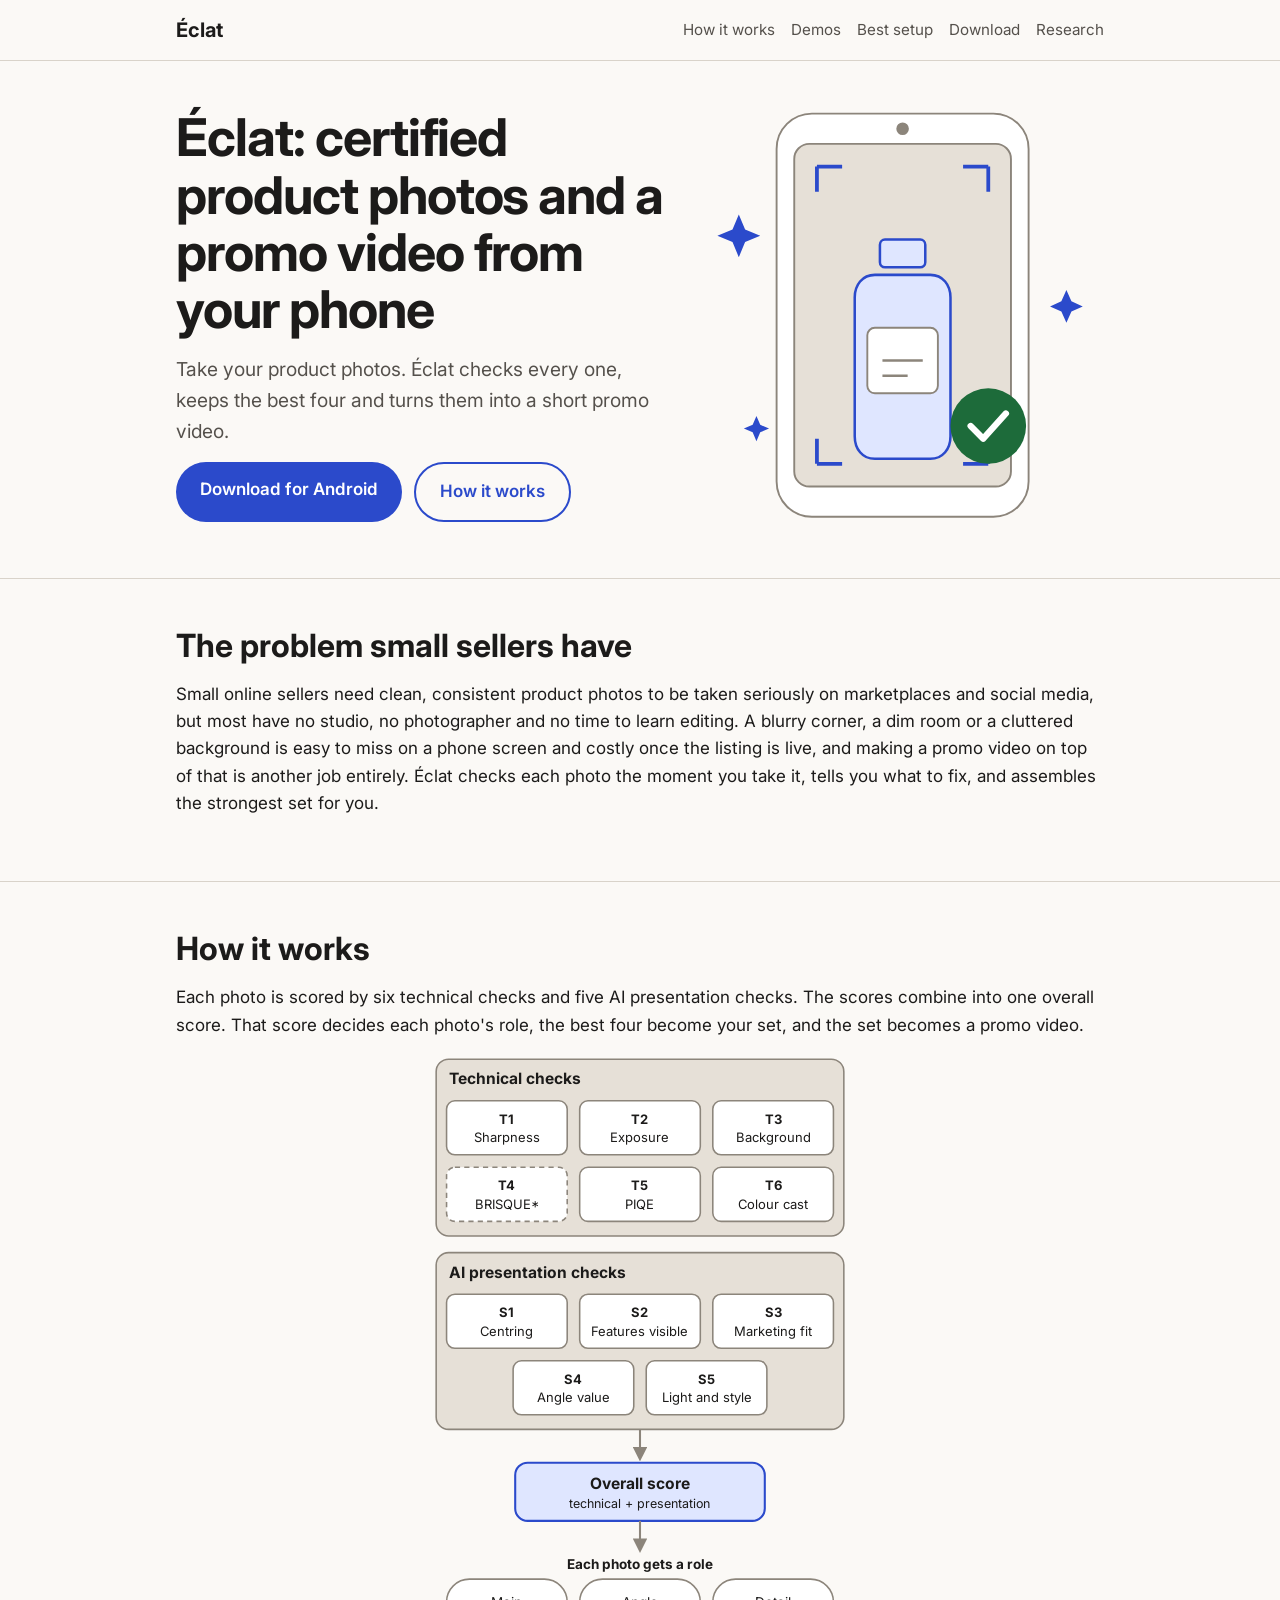
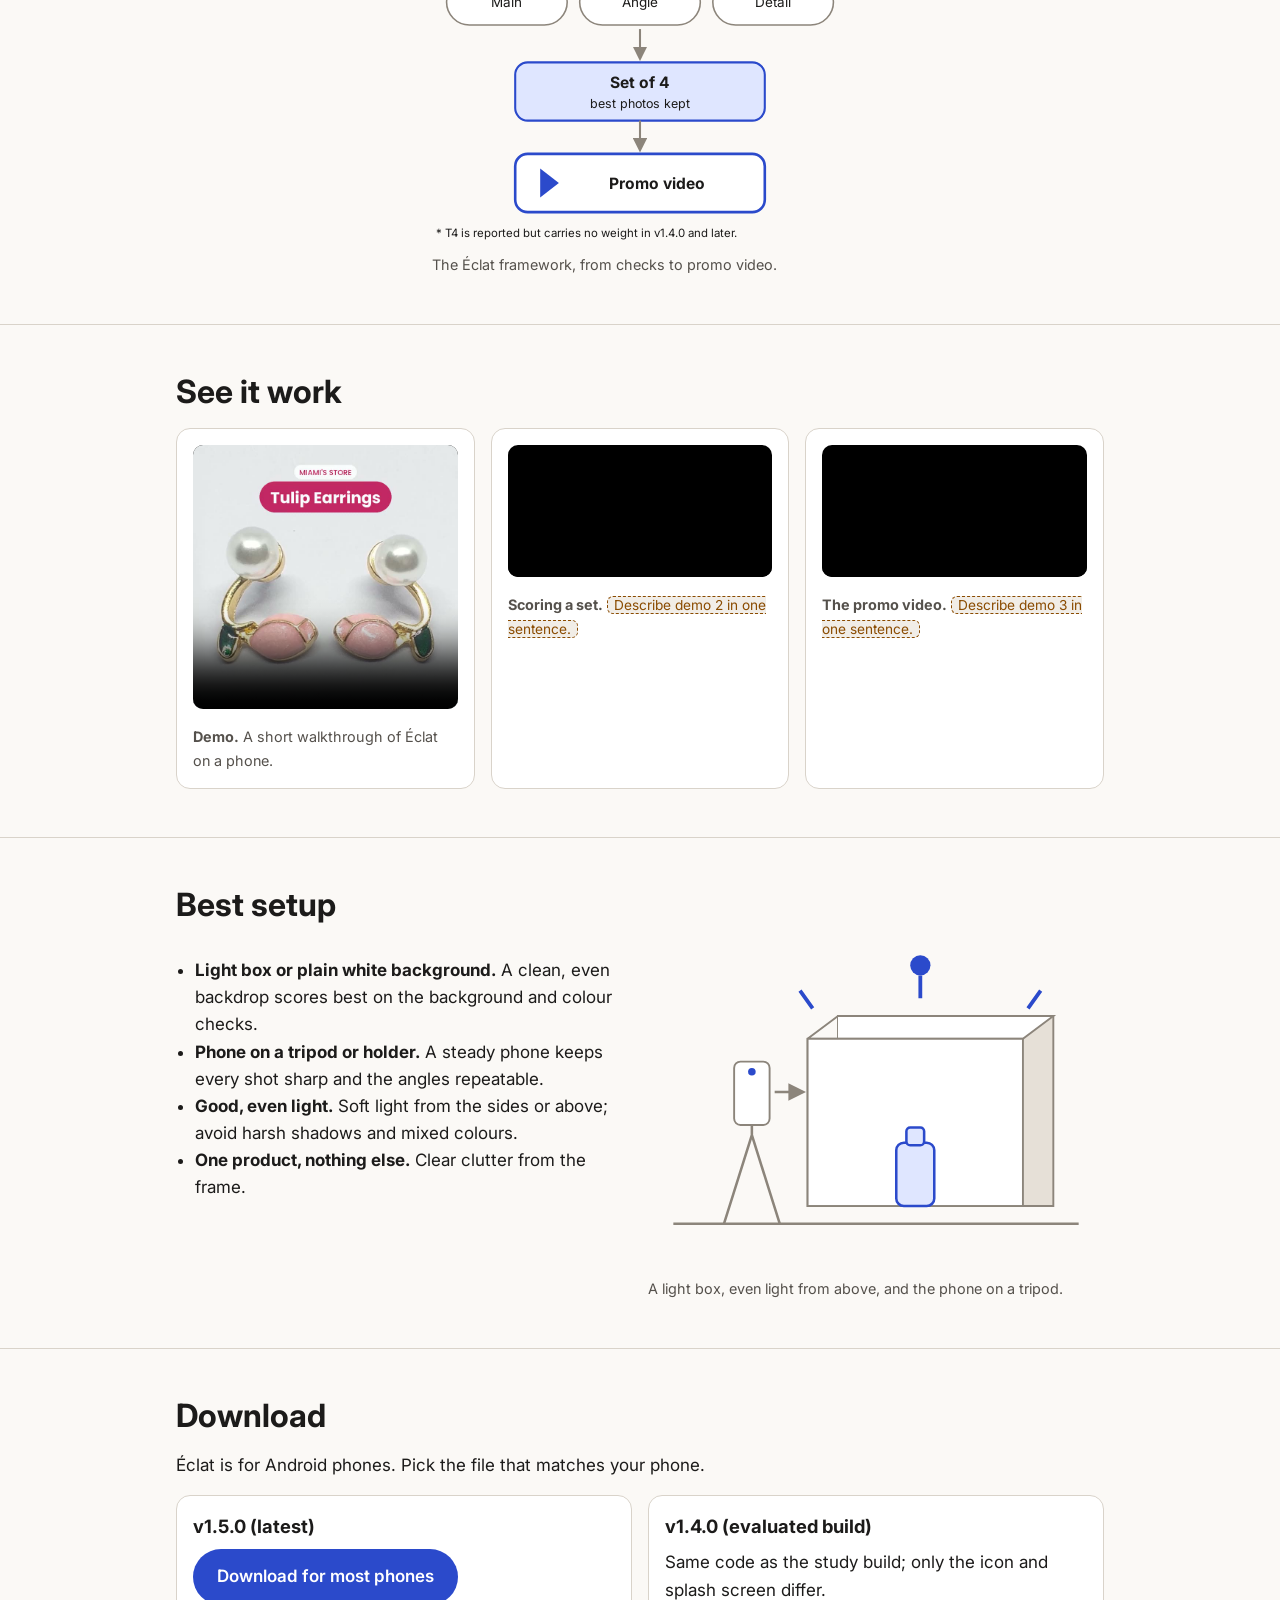
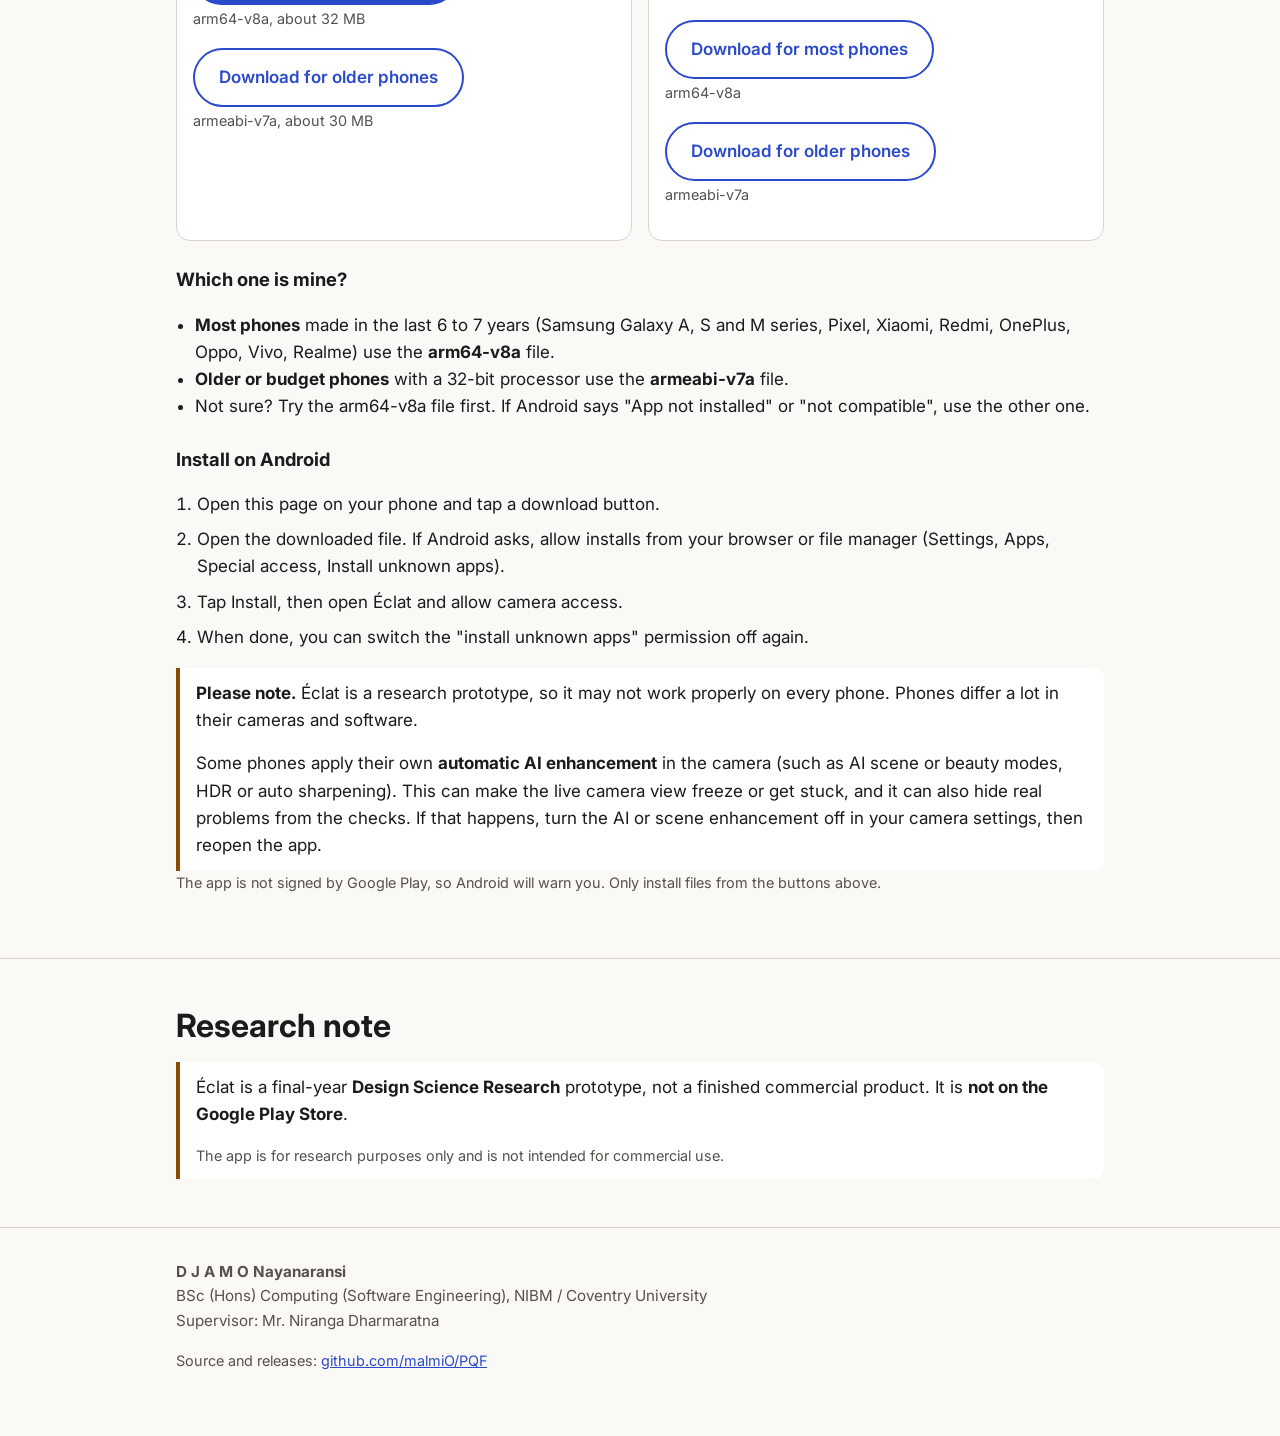
==== docs/index.html @ 27b63af6 "Release 1.5.0: website updates" ====
<!doctype html>
<html lang="en">
<head>
<meta charset="utf-8">
<meta name="viewport" content="width=device-width, initial-scale=1">
<title>Éclat – certified product photos</title>
<meta name="description" content="Éclat checks your product photos, picks the best set of four and builds a promo video, all from your phone. A final-year Design Science Research prototype.">
<meta name="color-scheme" content="light dark">
<link rel="icon" href="data:image/svg+xml,%3Csvg xmlns='http://www.w3.org/2000/svg' viewBox='0 0 32 32'%3E%3Crect width='32' height='32' rx='8' fill='%232b4acb'/%3E%3Cpath d='M16 5l2.6 8.4L27 16l-8.4 2.6L16 27l-2.6-8.4L5 16l8.4-2.6z' fill='white'/%3E%3C/svg%3E">
<link rel="preconnect" href="https://fonts.googleapis.com">
<link rel="preconnect" href="https://fonts.gstatic.com" crossorigin>
<link rel="stylesheet" href="https://fonts.googleapis.com/css2?family=Inter:wght@400;600;700&display=swap">
<link rel="stylesheet" href="style.css">
</head>
<body>
<a class="skip" href="#main">Skip to content</a>

<header class="top">
  <div class="wrap">
    <a class="brand" href="#top">Éclat</a>
    <nav aria-label="Main">
      <ul>
        <li><a href="#how">How it works</a></li>
        <li><a href="#demo">Demos</a></li>
        <li><a href="#setup">Best setup</a></li>
        <li><a href="#download">Download</a></li>
        <li><a href="#research">Research</a></li>
      </ul>
    </nav>
  </div>
</header>

<main id="main">

<!-- 1. HERO -->
<section class="hero" id="top" aria-labelledby="h-hero">
  <div class="wrap">
    <div>
      <h1 id="h-hero">Éclat: certified product photos and a promo video from your phone</h1>
      <p class="lead">Take your product photos. Éclat checks every one, keeps the best four and turns them into a short promo video.</p>
      <div class="actions">
        <a class="btn" href="#download">Download for Android</a>
        <a class="btn alt" href="#how">How it works</a>
      </div>
    </div>
    <figure>
      <svg viewBox="0 0 320 340" role="img" aria-labelledby="hero-t hero-d">
        <title id="hero-t">Phone photographing a bottle</title>
        <desc id="hero-d">A smartphone shows a product bottle on a plain background with a green tick badge marked certified, and sparkles around it.</desc>
        <rect x="60" y="10" width="200" height="320" rx="28" class="svg-box"/>
        <rect x="74" y="34" width="172" height="272" rx="12" class="svg-soft"/>
        <circle cx="160" cy="22" r="4" class="svg-line" style="fill:var(--svg-stroke)"/>
        <rect x="142" y="110" width="36" height="22" rx="4" class="svg-hi"/>
        <path d="M138 138h44c10 0 16 8 16 18v110c0 10-6 18-16 18h-44c-10 0-16-8-16-18V156c0-10 6-18 16-18z" class="svg-hi"/>
        <rect x="132" y="180" width="56" height="52" rx="6" class="svg-box"/>
        <path d="M144 206h32M144 218h20" class="svg-line"/>
        <path d="M92 52h20M92 52v20M228 52h-20M228 52v20M92 288h20M92 288v-20M228 288h-20M228 288v-20" class="svg-line" style="stroke:var(--accent);stroke-width:3"/>
        <circle cx="228" cy="258" r="30" style="fill:#1d6b3a"/>
        <path d="M214 258l10 10 18-20" fill="none" stroke="#fff" stroke-width="5" stroke-linecap="round" stroke-linejoin="round"/>
        <path d="M30 90l5 12 12 5-12 5-5 12-5-12-12-5 12-5z" class="svg-acc"/>
        <path d="M290 150l4 9 9 4-9 4-4 9-4-9-9-4 9-4z" class="svg-acc"/>
        <path d="M44 250l3 7 7 3-7 3-3 7-3-7-7-3 7-3z" class="svg-acc"/>
      </svg>
    </figure>
  </div>
</section>

<!-- 2. PROBLEM -->
<section aria-labelledby="h-problem">
  <div class="wrap">
    <h2 id="h-problem">The problem small sellers have</h2>
    <p>Small online sellers need clean, consistent product photos to be taken seriously on marketplaces and social media, but most have no studio, no photographer and no time to learn editing. A blurry corner, a dim room or a cluttered background is easy to miss on a phone screen and costly once the listing is live, and making a promo video on top of that is another job entirely. Éclat checks each photo the moment you take it, tells you what to fix, and assembles the strongest set for you.</p>
  </div>
</section>

<!-- 3. HOW IT WORKS -->
<section id="how" aria-labelledby="h-how">
  <div class="wrap">
    <h2 id="h-how">How it works</h2>
    <p>Each photo is scored by six technical checks and five AI presentation checks. The scores combine into one overall score. That score decides each photo's role, the best four become your set, and the set becomes a promo video.</p>
    <figure class="diagram">
      <svg viewBox="0 0 400 760" role="img" aria-labelledby="dia-t dia-d">
        <title id="dia-t">Éclat scoring framework</title>
        <desc id="dia-d">Technical checks T1 to T6 and AI presentation checks S1 to S5 combine into an overall score. The score assigns each photo a role: main, angle or detail. The best four photos form the set, which becomes the promo video.</desc>
        <defs><marker id="ah" viewBox="0 0 10 10" refX="8" refY="5" markerWidth="7" markerHeight="7" orient="auto"><path d="M0 0L10 5L0 10z" class="svg-ahead"/></marker></defs>

        <rect x="4" y="4" width="392" height="170" rx="12" class="svg-soft"/>
        <text x="16" y="28" class="svg-text" font-size="15" font-weight="700">Technical checks</text>
        <g class="svg-text" font-size="12.5" text-anchor="middle">
          <rect x="14" y="44" width="116" height="52" rx="8" class="svg-box"/><text x="72" y="66" font-weight="700">T1</text><text x="72" y="84">Sharpness</text>
          <rect x="142" y="44" width="116" height="52" rx="8" class="svg-box"/><text x="200" y="66" font-weight="700">T2</text><text x="200" y="84">Exposure</text>
          <rect x="270" y="44" width="116" height="52" rx="8" class="svg-box"/><text x="328" y="66" font-weight="700">T3</text><text x="328" y="84">Background</text>
          <rect x="14" y="108" width="116" height="52" rx="8" class="svg-box" stroke-dasharray="5 4"/><text x="72" y="130" font-weight="700">T4</text><text x="72" y="148">BRISQUE*</text>
          <rect x="142" y="108" width="116" height="52" rx="8" class="svg-box"/><text x="200" y="130" font-weight="700">T5</text><text x="200" y="148">PIQE</text>
          <rect x="270" y="108" width="116" height="52" rx="8" class="svg-box"/><text x="328" y="130" font-weight="700">T6</text><text x="328" y="148">Colour cast</text>
        </g>

        <rect x="4" y="190" width="392" height="170" rx="12" class="svg-soft"/>
        <text x="16" y="214" class="svg-text" font-size="15" font-weight="700">AI presentation checks</text>
        <g class="svg-text" font-size="12.5" text-anchor="middle">
          <rect x="14" y="230" width="116" height="52" rx="8" class="svg-box"/><text x="72" y="252" font-weight="700">S1</text><text x="72" y="270">Centring</text>
          <rect x="142" y="230" width="116" height="52" rx="8" class="svg-box"/><text x="200" y="252" font-weight="700">S2</text><text x="200" y="270">Features visible</text>
          <rect x="270" y="230" width="116" height="52" rx="8" class="svg-box"/><text x="328" y="252" font-weight="700">S3</text><text x="328" y="270">Marketing fit</text>
          <rect x="78" y="294" width="116" height="52" rx="8" class="svg-box"/><text x="136" y="316" font-weight="700">S4</text><text x="136" y="334">Angle value</text>
          <rect x="206" y="294" width="116" height="52" rx="8" class="svg-box"/><text x="264" y="316" font-weight="700">S5</text><text x="264" y="334">Light and style</text>
        </g>

        <path d="M200 360v28" class="svg-arrow" marker-end="url(#ah)"/>
        <rect x="80" y="392" width="240" height="56" rx="12" class="svg-hi"/>
        <text x="200" y="417" class="svg-text" font-size="15" font-weight="700" text-anchor="middle">Overall score</text>
        <text x="200" y="436" class="svg-text" font-size="12" text-anchor="middle">technical + presentation</text>

        <path d="M200 448v28" class="svg-arrow" marker-end="url(#ah)"/>
        <text x="200" y="494" class="svg-text" font-size="13" font-weight="700" text-anchor="middle">Each photo gets a role</text>
        <g class="svg-text" font-size="13" text-anchor="middle">
          <rect x="14" y="504" width="116" height="44" rx="22" class="svg-box"/><text x="72" y="531">Main</text>
          <rect x="142" y="504" width="116" height="44" rx="22" class="svg-box"/><text x="200" y="531">Angle</text>
          <rect x="270" y="504" width="116" height="44" rx="22" class="svg-box"/><text x="328" y="531">Detail</text>
        </g>

        <path d="M200 552v28" class="svg-arrow" marker-end="url(#ah)"/>
        <rect x="80" y="584" width="240" height="56" rx="12" class="svg-hi"/>
        <text x="200" y="609" class="svg-text" font-size="15" font-weight="700" text-anchor="middle">Set of 4</text>
        <text x="200" y="628" class="svg-text" font-size="12" text-anchor="middle">best photos kept</text>

        <path d="M200 640v28" class="svg-arrow" marker-end="url(#ah)"/>
        <rect x="80" y="672" width="240" height="56" rx="12" class="svg-box" style="stroke:var(--accent);stroke-width:2.5"/>
        <path d="M104 686l18 14-18 14z" class="svg-acc"/>
        <text x="216" y="706" class="svg-text" font-size="15" font-weight="700" text-anchor="middle">Promo video</text>

        <text x="4" y="752" class="svg-text" font-size="11">* T4 is reported but carries no weight in v1.4.0 and later.</text>
      </svg>
      <figcaption>The Éclat framework, from checks to promo video.</figcaption>
    </figure>
  </div>
</section>

<!-- 4. DEMOS -->
<section id="demo" aria-labelledby="h-demo">
  <div class="wrap">
    <h2 id="h-demo">See it work</h2>
    <div class="cards three">
      <figure class="card">
        <video controls preload="none" playsinline poster="assets/poster-1.jpg" aria-describedby="d1">
          <source src="assets/demo-1.mp4" type="video/mp4">
          Your browser cannot play this video.
        </video>
        <figcaption id="d1"><strong>Demo.</strong> A short walkthrough of Éclat on a phone.</figcaption>
      </figure>
      <figure class="card">
        <video controls preload="none" playsinline poster="assets/poster-2.jpg" aria-describedby="d2">
          <source src="assets/demo-2.mp4" type="video/mp4">
          Your browser cannot play this video.
        </video>
        <figcaption id="d2"><strong>Scoring a set.</strong> <span class="todo">Describe demo 2 in one sentence.</span></figcaption>
      </figure>
      <figure class="card">
        <video controls preload="none" playsinline poster="assets/poster-3.jpg" aria-describedby="d3">
          <source src="assets/demo-3.mp4" type="video/mp4">
          Your browser cannot play this video.
        </video>
        <figcaption id="d3"><strong>The promo video.</strong> <span class="todo">Describe demo 3 in one sentence.</span></figcaption>
      </figure>
    </div>
  </div>
</section>

<!-- 6. BEST SETUP -->
<section id="setup" aria-labelledby="h-setup">
  <div class="wrap">
    <h2 id="h-setup">Best setup</h2>
    <div class="cards two">
      <div>
        <ul class="tight">
          <li><strong>Light box or plain white background.</strong> A clean, even backdrop scores best on the background and colour checks.</li>
          <li><strong>Phone on a tripod or holder.</strong> A steady phone keeps every shot sharp and the angles repeatable.</li>
          <li><strong>Good, even light.</strong> Soft light from the sides or above; avoid harsh shadows and mixed colours.</li>
          <li><strong>One product, nothing else.</strong> Clear clutter from the frame.</li>
        </ul>
      </div>
      <figure>
        <svg viewBox="0 0 360 260" role="img" aria-labelledby="set-t set-d">
          <title id="set-t">Recommended photo setup</title>
          <desc id="set-d">A white light box with a product inside, lit by two lamps either side, and a phone on a tripod facing it.</desc>
          <path d="M20 224h320" class="svg-line"/>
          <path d="M150 60h170v150H150z" class="svg-soft"/>
          <path d="M150 60l-24 18v132l24 0M150 60h170l-24 18H126" class="svg-box"/>
          <rect x="126" y="78" width="170" height="132" class="svg-box" style="fill:var(--svg-fill)"/>
          <rect x="196" y="160" width="30" height="50" rx="6" class="svg-hi"/>
          <rect x="204" y="148" width="14" height="14" rx="3" class="svg-hi"/>
          <path d="M120 40l10 14M310 40l-10 14M215 28v18" class="svg-line" style="stroke:var(--accent);stroke-width:3"/>
          <circle cx="215" cy="20" r="8" class="svg-acc"/>
          <path d="M60 224l22-70 22 70M82 154v-12" class="svg-line"/>
          <rect x="68" y="96" width="28" height="50" rx="5" class="svg-box"/>
          <circle cx="82" cy="104" r="3" class="svg-acc"/>
          <path d="M100 120h22" class="svg-arrow" marker-end="url(#ah2)"/>
          <defs><marker id="ah2" viewBox="0 0 10 10" refX="8" refY="5" markerWidth="7" markerHeight="7" orient="auto"><path d="M0 0L10 5L0 10z" class="svg-ahead"/></marker></defs>
        </svg>
        <figcaption>A light box, even light from above, and the phone on a tripod.</figcaption>
      </figure>
    </div>
  </div>
</section>

<!-- 7. DOWNLOAD -->
<section id="download" aria-labelledby="h-dl">
  <div class="wrap">
    <h2 id="h-dl">Download</h2>
    <p>Éclat is for Android phones. Pick the file that matches your phone.</p>
    <div class="cards two">
      <div class="card">
        <h3>v1.5.0 (latest)</h3>
        <p><a class="btn" href="https://github.com/malmiO/PQF/releases/download/v1.5.0/eclat-1.5.0-arm64-v8a.apk">Download for most phones</a><br><span class="small">arm64-v8a, about 32 MB</span></p>
        <p><a class="btn alt" href="https://github.com/malmiO/PQF/releases/download/v1.5.0/eclat-1.5.0-armeabi-v7a.apk">Download for older phones</a><br><span class="small">armeabi-v7a, about 30 MB</span></p>
      </div>
      <div class="card">
        <h3>v1.4.0 (evaluated build)</h3>
        <p>Same code as the study build; only the icon and splash screen differ.</p>
        <p><a class="btn alt" href="https://github.com/malmiO/PQF/releases/download/v1.4.0/eclat-1.4.0-arm64-v8a.apk">Download for most phones</a><br><span class="small">arm64-v8a</span></p>
        <p><a class="btn alt" href="https://github.com/malmiO/PQF/releases/download/v1.4.0/eclat-1.4.0-armeabi-v7a.apk">Download for older phones</a><br><span class="small">armeabi-v7a</span></p>
      </div>
    </div>

    <h3>Which one is mine?</h3>
    <ul class="tight">
      <li><strong>Most phones</strong> made in the last 6 to 7 years (Samsung Galaxy A, S and M series, Pixel, Xiaomi, Redmi, OnePlus, Oppo, Vivo, Realme) use the <strong>arm64-v8a</strong> file.</li>
      <li><strong>Older or budget phones</strong> with a 32-bit processor use the <strong>armeabi-v7a</strong> file.</li>
      <li>Not sure? Try the arm64-v8a file first. If Android says "App not installed" or "not compatible", use the other one.</li>
    </ul>

    <h3>Install on Android</h3>
    <ol class="steps">
      <li>Open this page on your phone and tap a download button.</li>
      <li>Open the downloaded file. If Android asks, allow installs from your browser or file manager (Settings, Apps, Special access, Install unknown apps).</li>
      <li>Tap Install, then open Éclat and allow camera access.</li>
      <li>When done, you can switch the "install unknown apps" permission off again.</li>
    </ol>

    <div class="note">
      <p><strong>Please note.</strong> Éclat is a research prototype, so it may not work properly on every phone. Phones differ a lot in their cameras and software.</p>
      <p style="margin:0">Some phones apply their own <strong>automatic AI enhancement</strong> in the camera (such as AI scene or beauty modes, HDR or auto sharpening). This can make the live camera view freeze or get stuck, and it can also hide real problems from the checks. If that happens, turn the AI or scene enhancement off in your camera settings, then reopen the app.</p>
    </div>
    <p class="small">The app is not signed by Google Play, so Android will warn you. Only install files from the buttons above.</p>
  </div>
</section>

<!-- 8. RESEARCH NOTE -->
<section id="research" aria-labelledby="h-res">
  <div class="wrap">
    <h2 id="h-res">Research note</h2>
    <div class="note">
      <p>Éclat is a final-year <strong>Design Science Research</strong> prototype, not a finished commercial product. It is <strong>not on the Google Play Store</strong>.</p>
      <p class="small" style="margin:0">The app is for research purposes only and is not intended for commercial use.</p>
    </div>
  </div>
</section>

</main>

<footer>
  <div class="wrap">
    <p><strong>D J A M O Nayanaransi</strong><br>
    BSc (Hons) Computing (Software Engineering), NIBM / Coventry University<br>
    Supervisor: Mr. Niranga Dharmaratna</p>
    <p class="small">Source and releases: <a href="https://github.com/malmiO/PQF">github.com/malmiO/PQF</a></p>
  </div>
</footer>
</body>
</html>
---- docs/style.css ----
:root{
  --bg:#fbf9f6;--surface:#fff;--surface2:#f1ede7;--text:#1c1b1a;--muted:#55514c;
  --line:#d9d3ca;--accent:#2b4acb;--on-accent:#fff;--ok:#1d6b3a;--warn:#8a4b00;
  --svg-fill:#fff;--svg-stroke:#8c857b;--svg-soft:#e6e0d7;--svg-hi:#dfe6ff;--svg-text:#1c1b1a;
  --radius:14px;
}
@media (prefers-color-scheme:dark){
  :root:not([data-theme="light"]){
    --bg:#131211;--surface:#1c1b19;--surface2:#262421;--text:#f1eee9;--muted:#b3ada4;
    --line:#3a3733;--accent:#a9bbff;--on-accent:#0d1230;--ok:#7fd69b;--warn:#f0b866;
    --svg-fill:#1c1b19;--svg-stroke:#8c857b;--svg-soft:#2d2a26;--svg-hi:#27315f;--svg-text:#f1eee9;
  }
}
*{box-sizing:border-box}
html{scroll-behavior:smooth}
body{margin:0;background:var(--bg);color:var(--text);
  font:1.0625rem/1.6 "Inter",system-ui,-apple-system,"Segoe UI",Roboto,sans-serif;
  -webkit-text-size-adjust:100%}
.wrap{max-width:60rem;margin:0 auto;padding:0 16px}
a{color:var(--accent)}
a:focus-visible,button:focus-visible,summary:focus-visible,video:focus-visible{outline:3px solid var(--accent);outline-offset:3px;border-radius:4px}
.skip{position:absolute;left:-999px;top:8px;background:var(--surface);padding:8px 12px;border-radius:8px;z-index:10}
.skip:focus{left:8px}
header.top{border-bottom:1px solid var(--line)}
header.top .wrap{display:flex;align-items:center;justify-content:space-between;gap:12px;padding-top:12px;padding-bottom:12px;flex-wrap:wrap}
.brand{font-weight:700;font-size:1.25rem;text-decoration:none;color:var(--text)}
nav ul{list-style:none;margin:0;padding:0;display:flex;gap:4px 16px;flex-wrap:wrap}
nav a{color:var(--muted);text-decoration:none;font-size:.95rem;padding:6px 0;display:inline-block}
nav a:hover{color:var(--text);text-decoration:underline}
section{padding:48px 0;border-bottom:1px solid var(--line)}
section:last-of-type{border-bottom:0}
h1{font-size:clamp(2rem,6vw,3.25rem);line-height:1.1;margin:0 0 16px;letter-spacing:-.02em}
h2{font-size:clamp(1.5rem,4vw,2rem);line-height:1.2;margin:0 0 16px}
h3{font-size:1.15rem;margin:24px 0 8px}
p{margin:0 0 16px}
.lead{font-size:1.2rem;color:var(--muted)}
.hero .wrap{display:grid;gap:32px;align-items:center}
@media(min-width:760px){.hero .wrap{grid-template-columns:1.1fr .9fr}}
.hero{padding-top:40px}
.btn{display:inline-block;background:var(--accent);color:var(--on-accent);font-weight:600;text-decoration:none;
  padding:14px 24px;border-radius:999px;min-height:48px}
.btn:hover{filter:brightness(1.1)}
.btn.alt{background:transparent;color:var(--accent);border:2px solid var(--accent)}
.actions{display:flex;gap:12px;flex-wrap:wrap}
.small{font-size:.9rem;color:var(--muted)}
figure{margin:0}
figcaption{font-size:.9rem;color:var(--muted);margin-top:8px}
svg{max-width:100%;height:auto;display:block}
.svg-text{fill:var(--svg-text);font-family:inherit}
.svg-box{fill:var(--svg-fill);stroke:var(--svg-stroke);stroke-width:1.5}
.svg-soft{fill:var(--svg-soft);stroke:var(--svg-stroke);stroke-width:1.5}
.svg-hi{fill:var(--svg-hi);stroke:var(--accent);stroke-width:2}
.svg-line{stroke:var(--svg-stroke);stroke-width:2;fill:none}
.svg-arrow{stroke:var(--svg-stroke);stroke-width:2;fill:none}
.svg-ahead{fill:var(--svg-stroke)}
.svg-acc{fill:var(--accent)}
.diagram{max-width:26rem;margin:0 auto}
.cards{display:grid;gap:16px}
@media(min-width:760px){.cards.three{grid-template-columns:repeat(3,1fr)}.cards.two{grid-template-columns:1fr 1fr}}
.card{background:var(--surface);border:1px solid var(--line);border-radius:var(--radius);padding:16px}
.card h3{margin-top:0}
video{width:100%;border-radius:10px;background:#000;max-height:70vh;object-fit:contain}
.table-wrap{overflow-x:auto}
table{border-collapse:collapse;width:100%;min-width:30rem}
th,td{text-align:left;padding:10px 12px;border-bottom:1px solid var(--line)}
th{background:var(--surface2)}
.todo{background:var(--surface2);border:1px dashed var(--warn);border-radius:6px;padding:0 6px;color:var(--warn);font-size:.95em}
code,kbd{font-family:ui-monospace,Menlo,Consolas,monospace;font-size:.9em}
code.hash{display:block;overflow-wrap:anywhere;background:var(--surface2);padding:8px 10px;border-radius:8px}
ol.steps{padding-left:1.3rem}
ol.steps li{margin-bottom:8px}
.note{border-left:4px solid var(--warn);background:var(--surface);padding:12px 16px;border-radius:0 10px 10px 0}
ul.tight{padding-left:1.2rem}
footer{border-top:1px solid var(--line);padding:32px 0 48px;color:var(--muted);font-size:.95rem}
@media(prefers-reduced-motion:reduce){html{scroll-behavior:auto}}
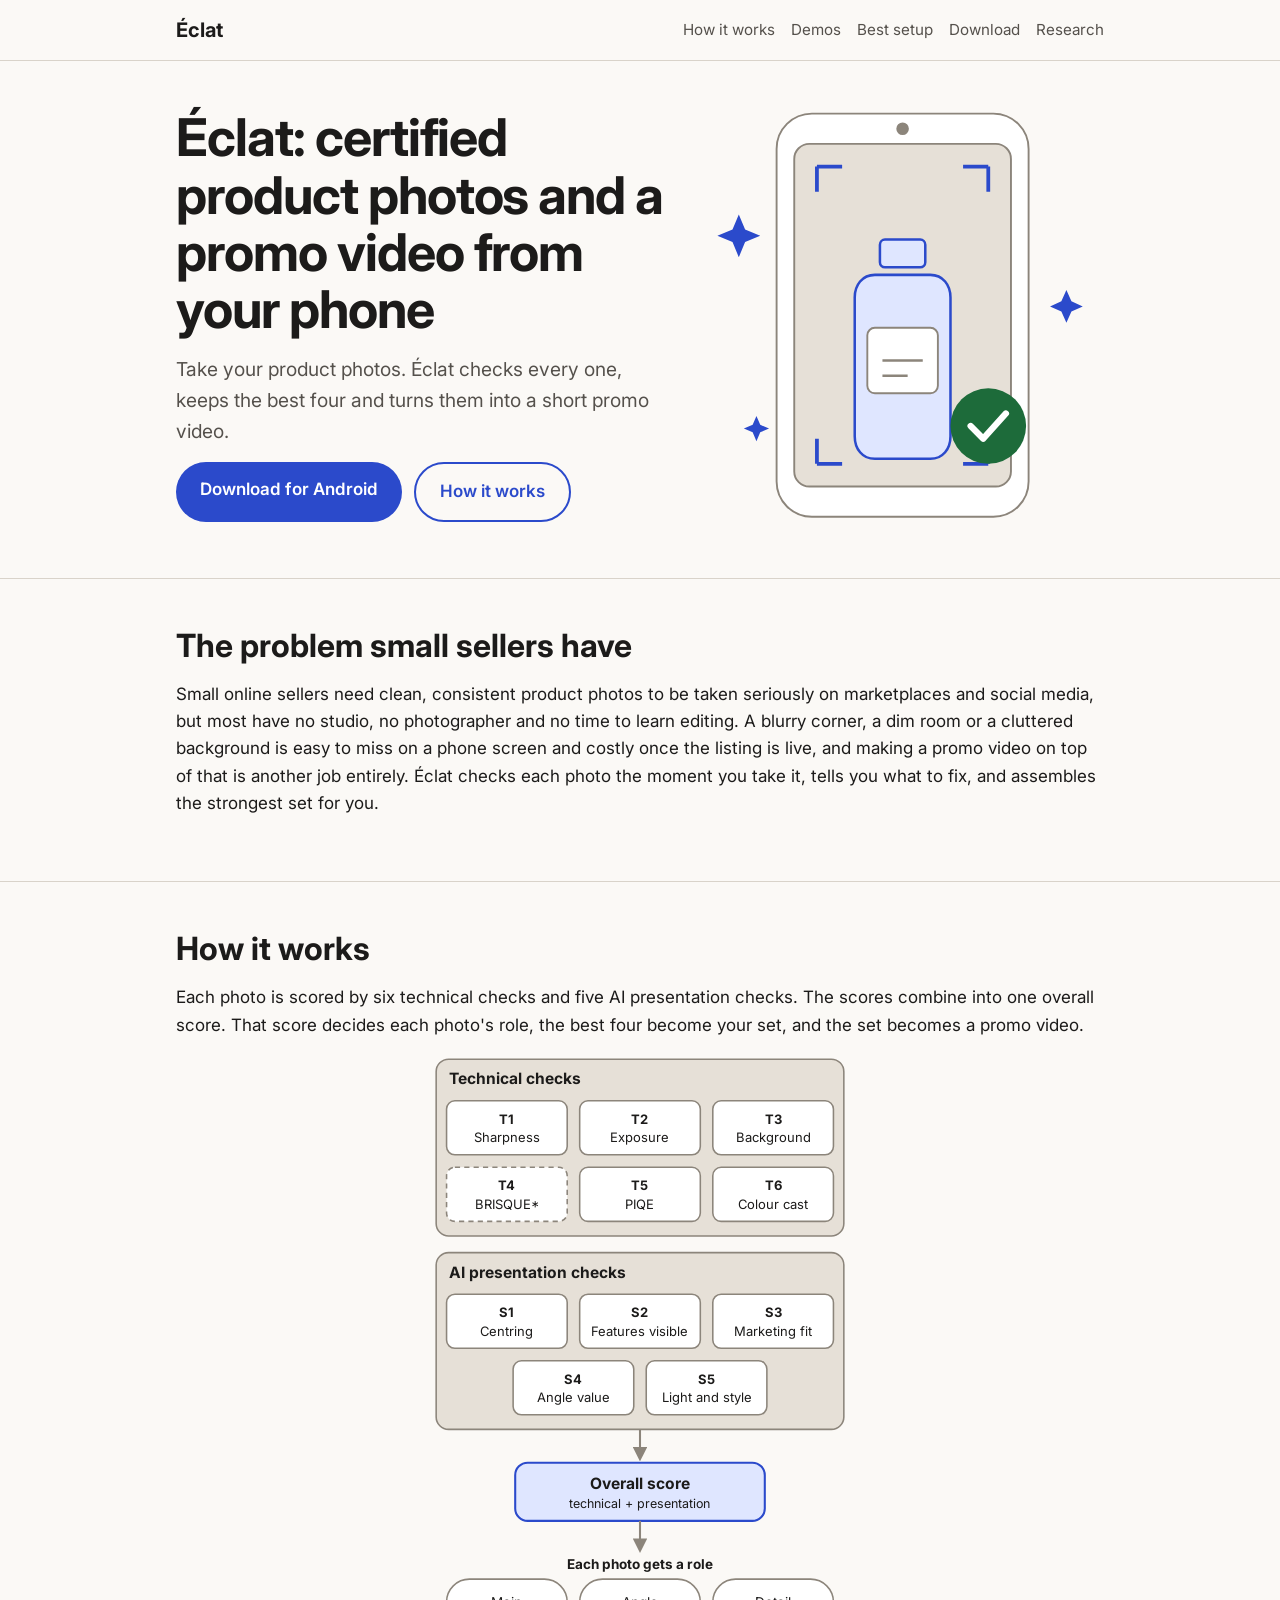
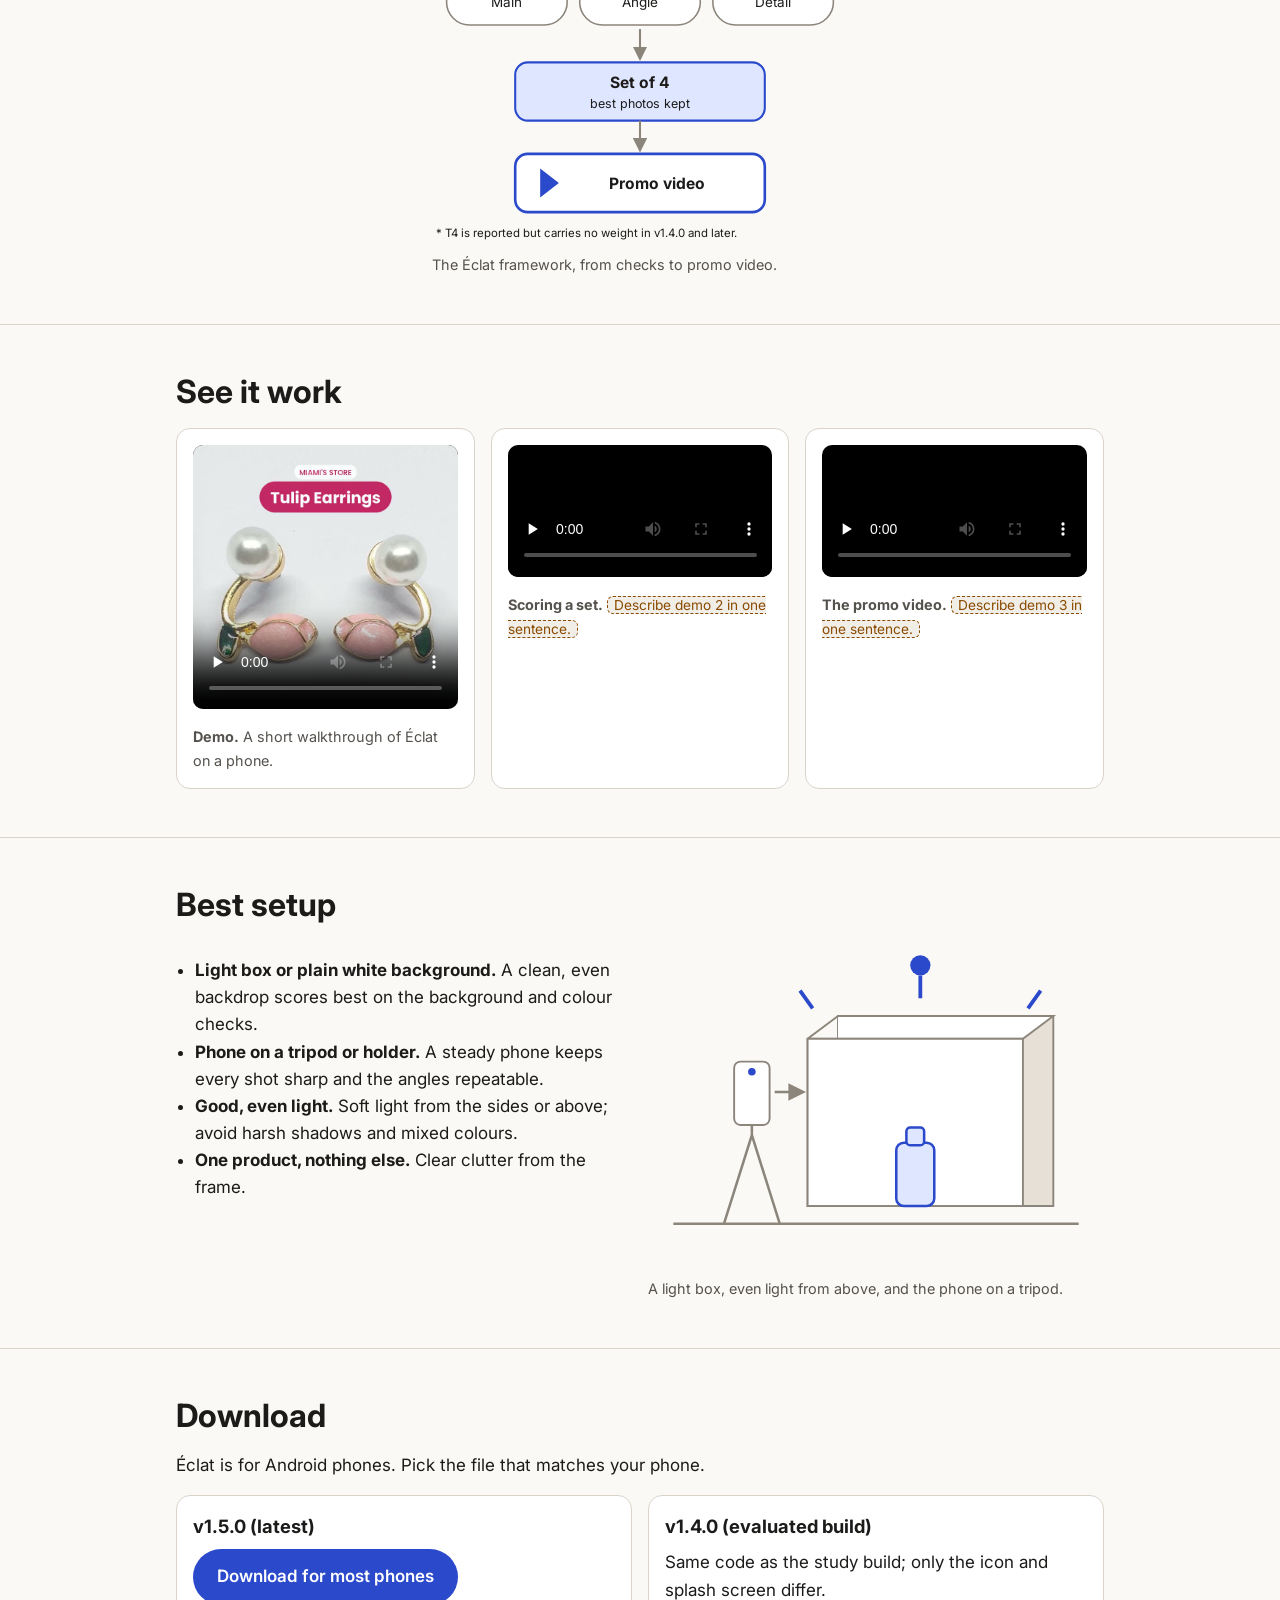
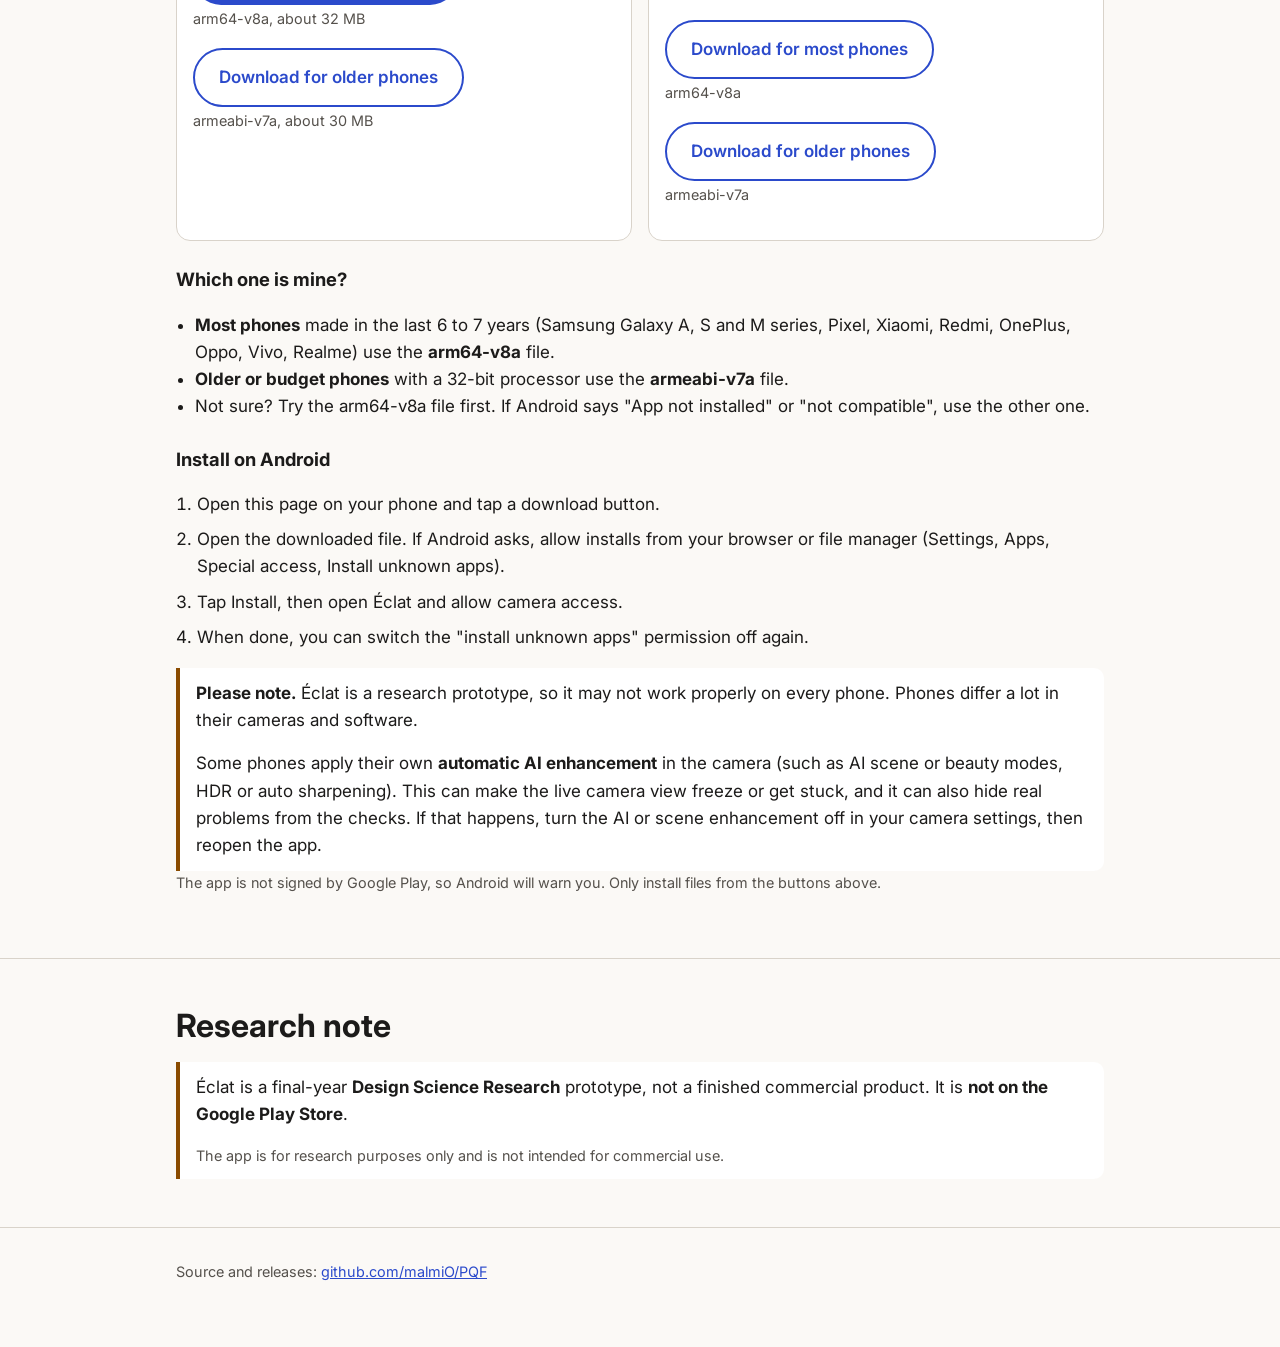
==== commit b8398fe8: "updated the web" ====
--- a/docs/index.html
+++ b/docs/index.html
@@ -259,9 +259,6 @@
 
 <footer>
   <div class="wrap">
-    <p><strong>D J A M O Nayanaransi</strong><br>
-    BSc (Hons) Computing (Software Engineering), NIBM / Coventry University<br>
-    Supervisor: Mr. Niranga Dharmaratna</p>
     <p class="small">Source and releases: <a href="https://github.com/malmiO/PQF">github.com/malmiO/PQF</a></p>
   </div>
 </footer>
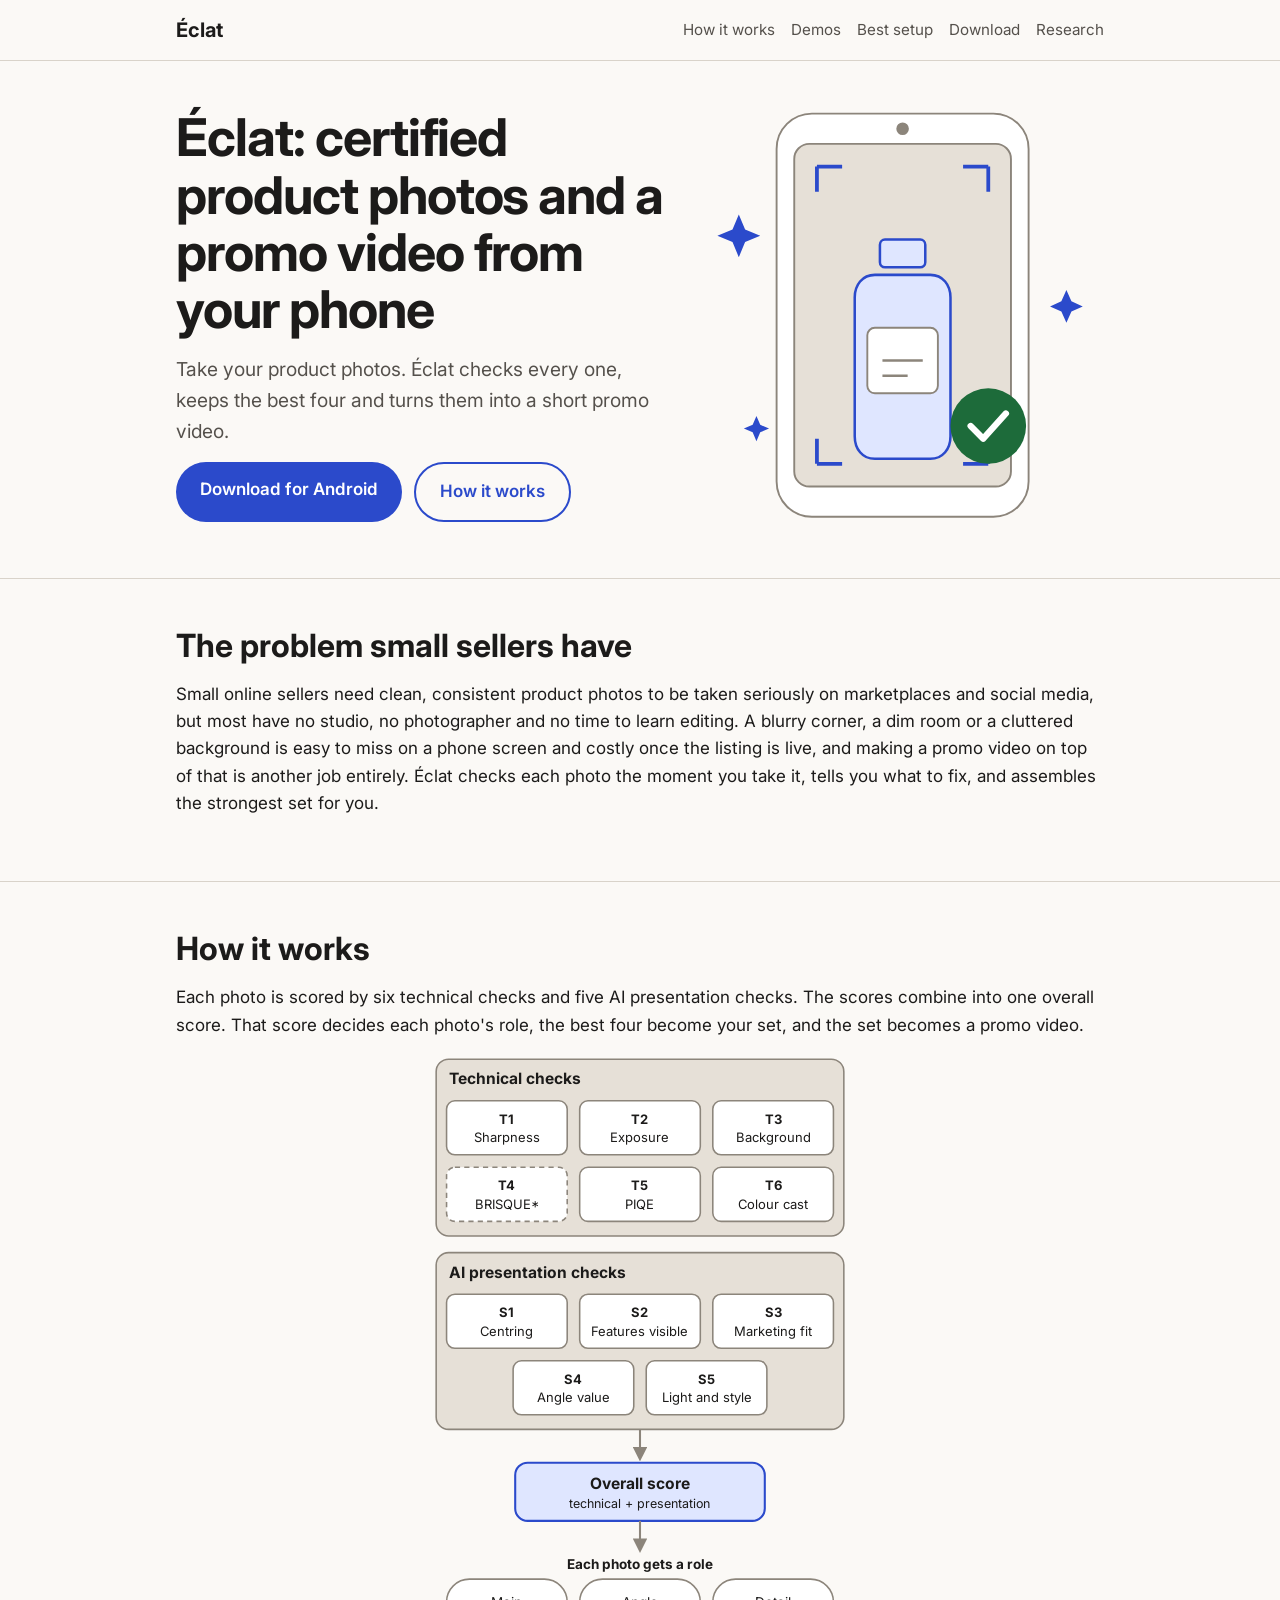
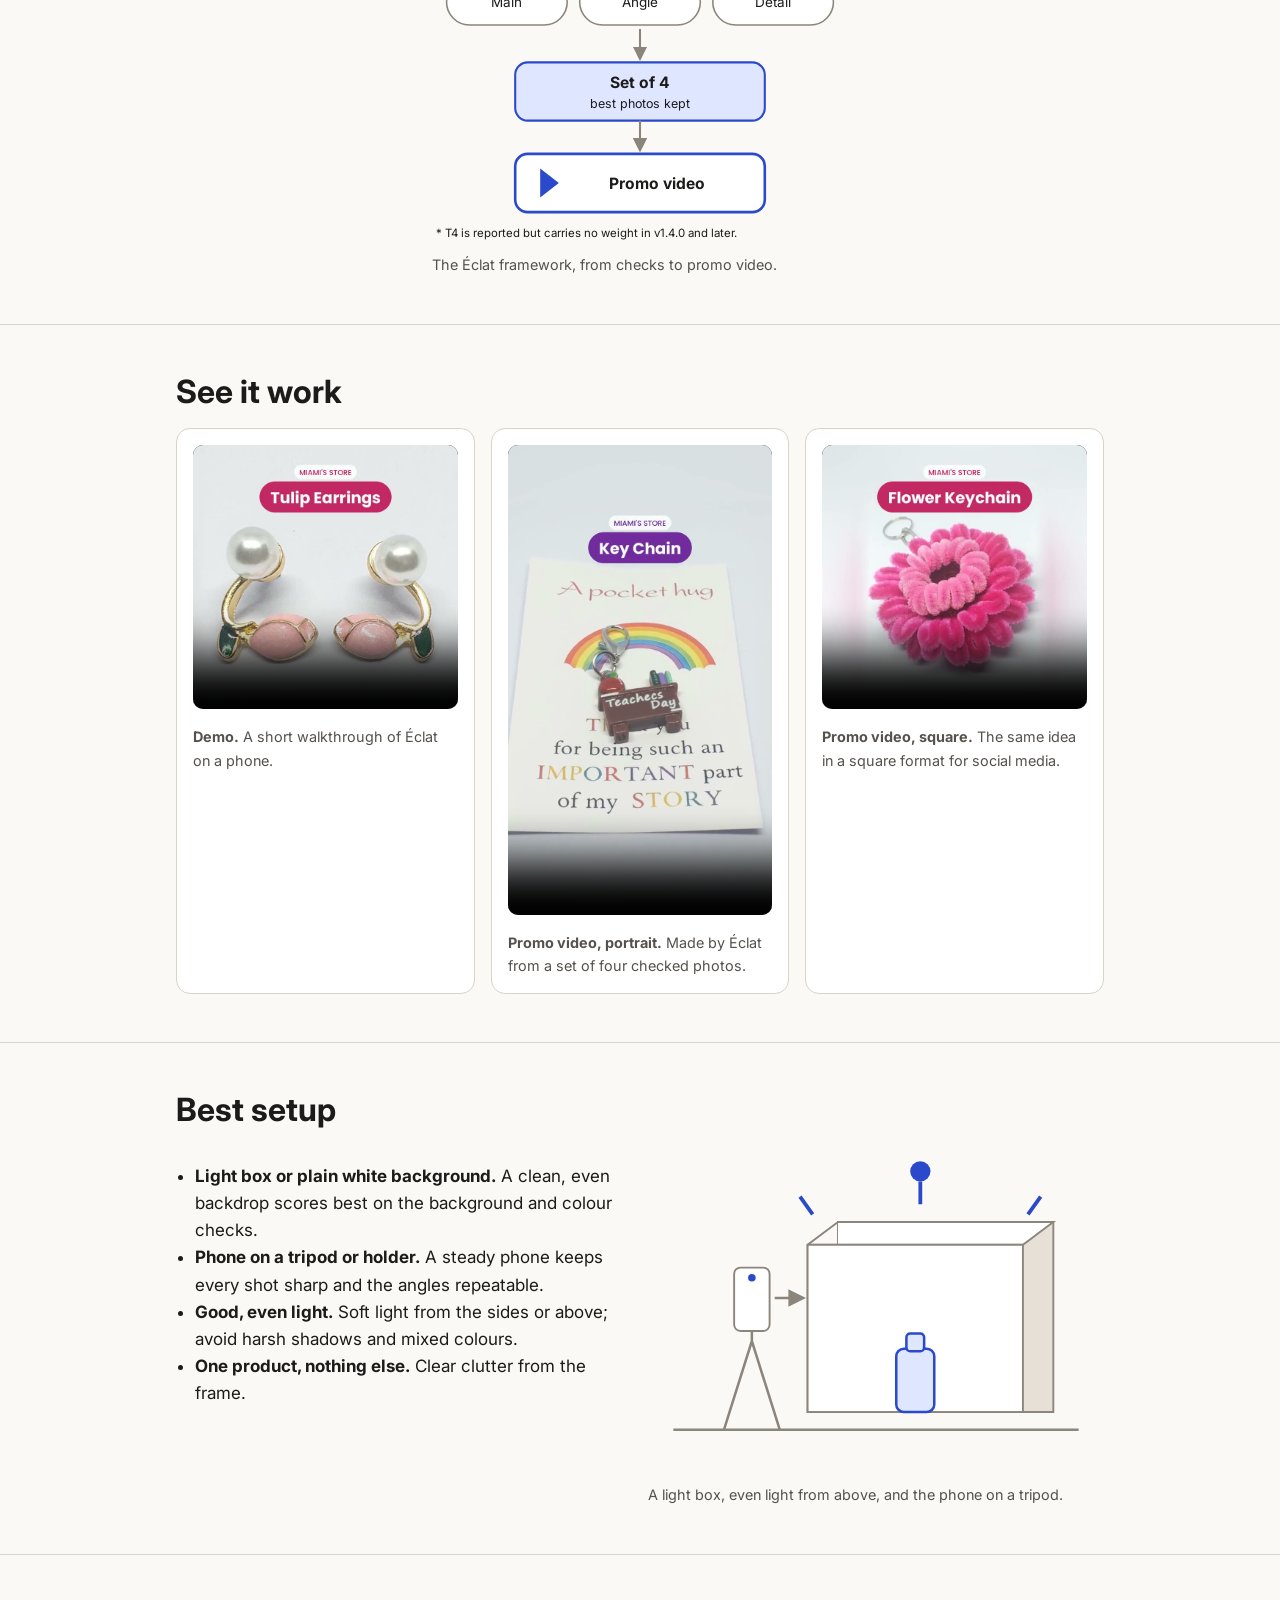
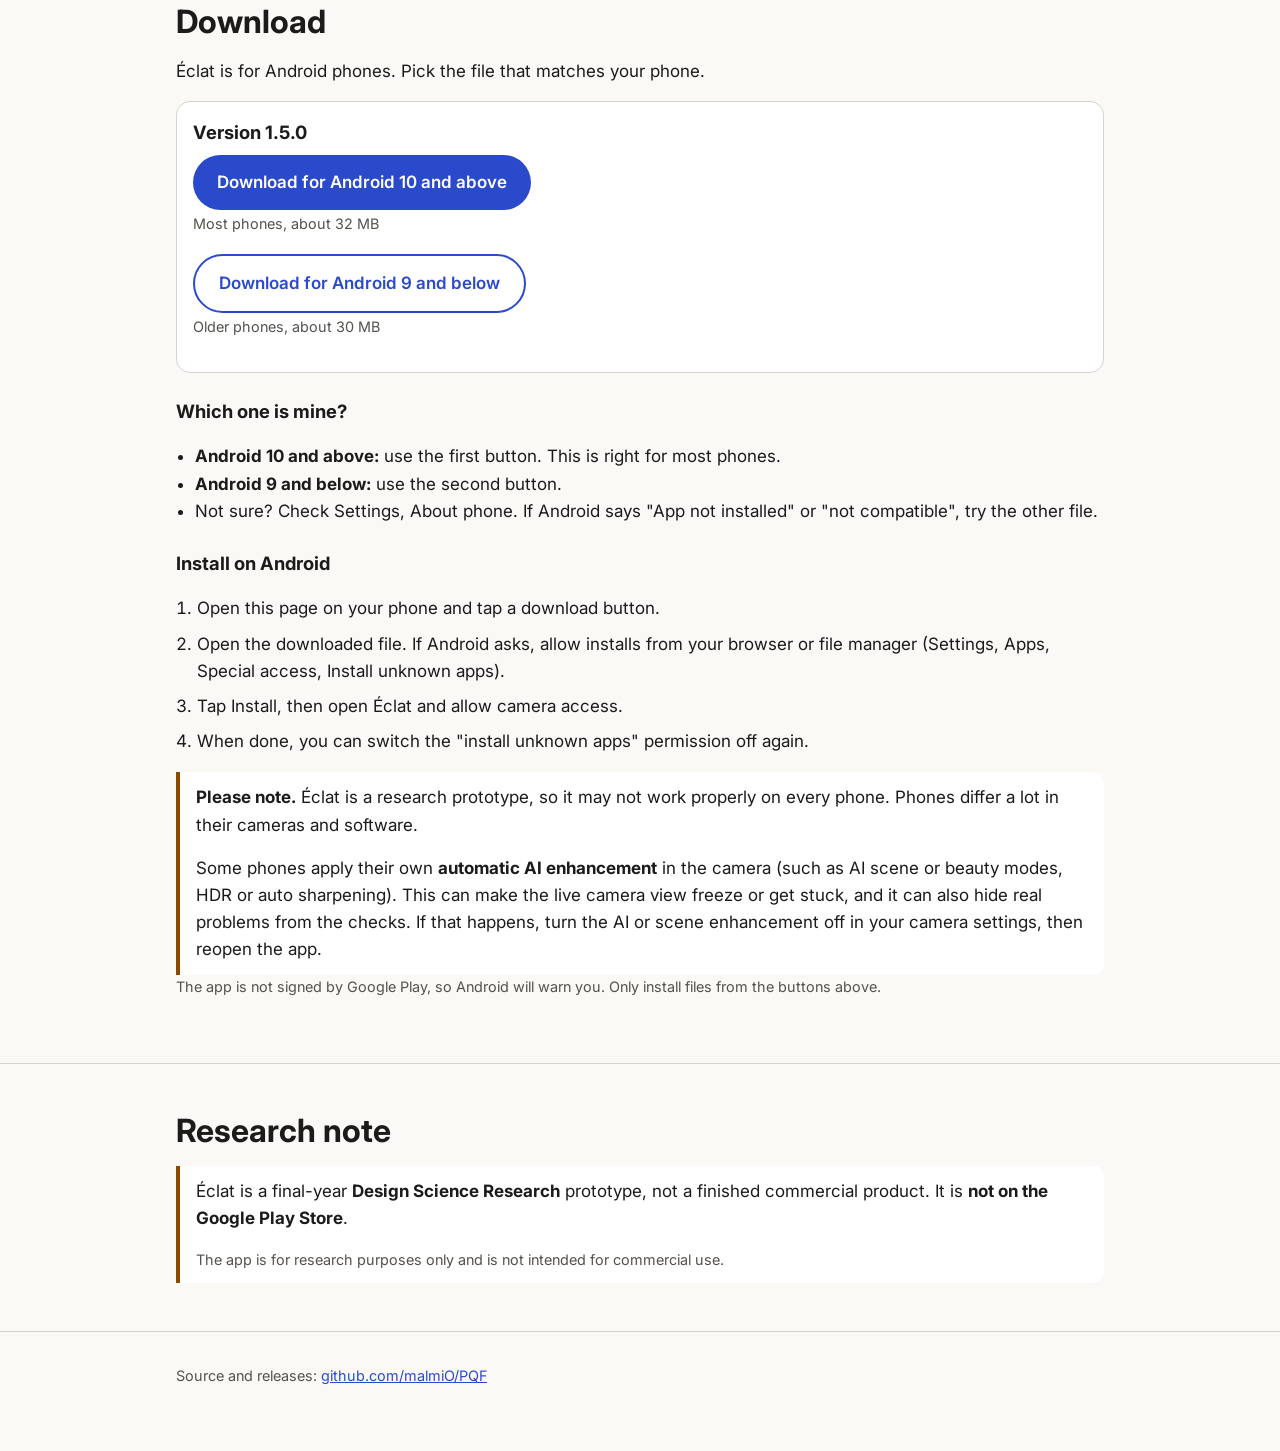
==== commit 01f4abb7: "website final update" ====
--- a/docs/index.html
+++ b/docs/index.html
@@ -152,14 +152,14 @@
           <source src="assets/demo-2.mp4" type="video/mp4">
           Your browser cannot play this video.
         </video>
-        <figcaption id="d2"><strong>Scoring a set.</strong> <span class="todo">Describe demo 2 in one sentence.</span></figcaption>
+        <figcaption id="d2"><strong>Promo video, portrait.</strong> Made by Éclat from a set of four checked photos.</figcaption>
       </figure>
       <figure class="card">
         <video controls preload="none" playsinline poster="assets/poster-3.jpg" aria-describedby="d3">
           <source src="assets/demo-3.mp4" type="video/mp4">
           Your browser cannot play this video.
         </video>
-        <figcaption id="d3"><strong>The promo video.</strong> <span class="todo">Describe demo 3 in one sentence.</span></figcaption>
+        <figcaption id="d3"><strong>Promo video, square.</strong> The same idea in a square format for social media.</figcaption>
       </figure>
     </div>
   </div>
@@ -207,25 +207,19 @@
   <div class="wrap">
     <h2 id="h-dl">Download</h2>
     <p>Éclat is for Android phones. Pick the file that matches your phone.</p>
-    <div class="cards two">
+    <div class="cards">
       <div class="card">
-        <h3>v1.5.0 (latest)</h3>
-        <p><a class="btn" href="https://github.com/malmiO/PQF/releases/download/v1.5.0/eclat-1.5.0-arm64-v8a.apk">Download for most phones</a><br><span class="small">arm64-v8a, about 32 MB</span></p>
-        <p><a class="btn alt" href="https://github.com/malmiO/PQF/releases/download/v1.5.0/eclat-1.5.0-armeabi-v7a.apk">Download for older phones</a><br><span class="small">armeabi-v7a, about 30 MB</span></p>
-      </div>
-      <div class="card">
-        <h3>v1.4.0 (evaluated build)</h3>
-        <p>Same code as the study build; only the icon and splash screen differ.</p>
-        <p><a class="btn alt" href="https://github.com/malmiO/PQF/releases/download/v1.4.0/eclat-1.4.0-arm64-v8a.apk">Download for most phones</a><br><span class="small">arm64-v8a</span></p>
-        <p><a class="btn alt" href="https://github.com/malmiO/PQF/releases/download/v1.4.0/eclat-1.4.0-armeabi-v7a.apk">Download for older phones</a><br><span class="small">armeabi-v7a</span></p>
+        <h3>Version 1.5.0</h3>
+        <p><a class="btn" href="https://github.com/malmiO/PQF/releases/download/v1.5.0/eclat-1.5.0-arm64-v8a.apk">Download for Android 10 and above</a><br><span class="small">Most phones, about 32 MB</span></p>
+        <p><a class="btn alt" href="https://github.com/malmiO/PQF/releases/download/v1.5.0/eclat-1.5.0-armeabi-v7a.apk">Download for Android 9 and below</a><br><span class="small">Older phones, about 30 MB</span></p>
       </div>
     </div>
 
     <h3>Which one is mine?</h3>
     <ul class="tight">
-      <li><strong>Most phones</strong> made in the last 6 to 7 years (Samsung Galaxy A, S and M series, Pixel, Xiaomi, Redmi, OnePlus, Oppo, Vivo, Realme) use the <strong>arm64-v8a</strong> file.</li>
-      <li><strong>Older or budget phones</strong> with a 32-bit processor use the <strong>armeabi-v7a</strong> file.</li>
-      <li>Not sure? Try the arm64-v8a file first. If Android says "App not installed" or "not compatible", use the other one.</li>
+      <li><strong>Android 10 and above:</strong> use the first button. This is right for most phones.</li>
+      <li><strong>Android 9 and below:</strong> use the second button.</li>
+      <li>Not sure? Check Settings, About phone. If Android says "App not installed" or "not compatible", try the other file.</li>
     </ul>
 
     <h3>Install on Android</h3>
